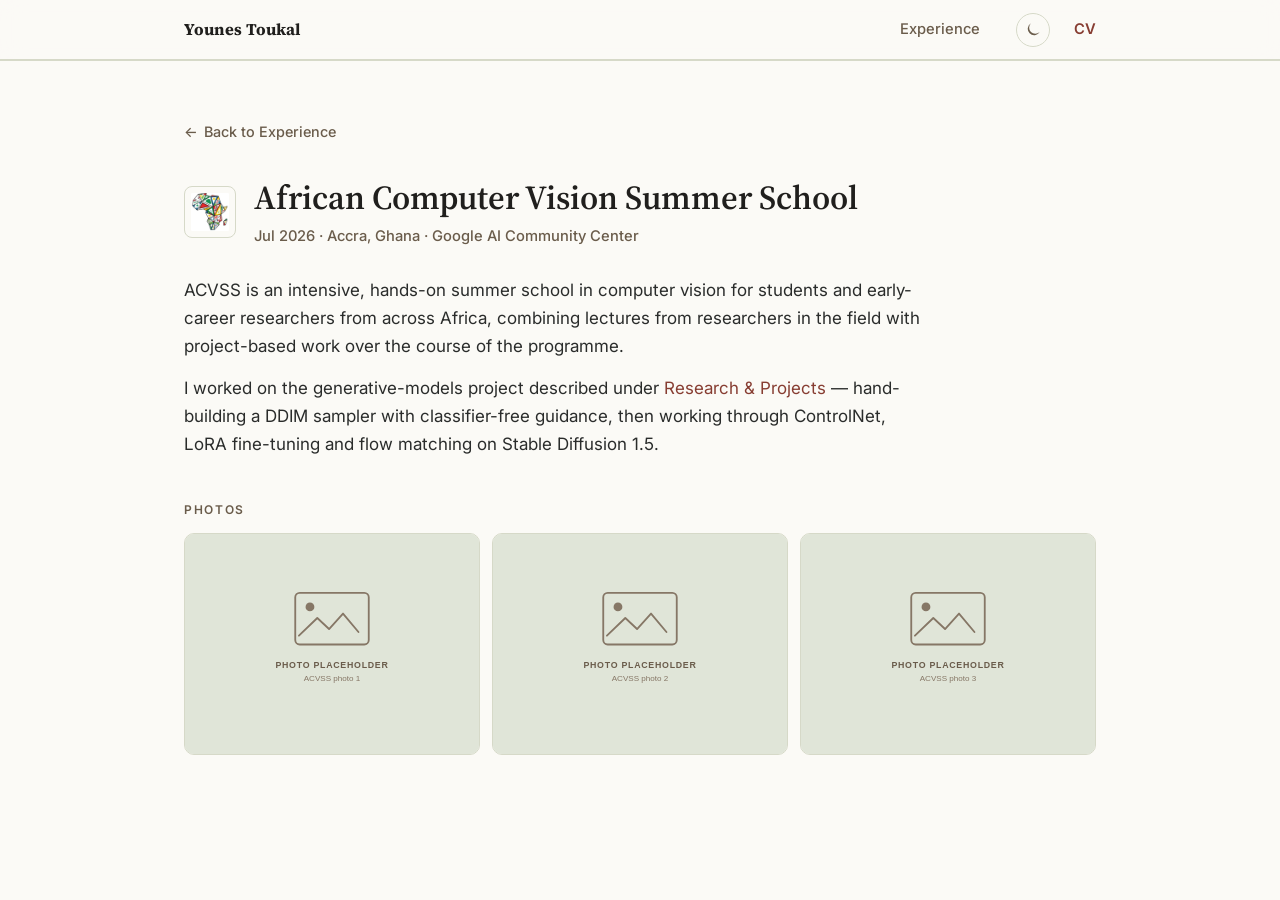
==== acvss.html @ ce4637cb "Add same-site detail pages for each Experience entry ACVSS, Deep Learning Indaba and AI Forge Traini" ====
<!DOCTYPE html>
<html lang="en">
<head>
  <meta charset="utf-8">
  <meta name="viewport" content="width=device-width, initial-scale=1">
  <meta name="color-scheme" content="light dark">

  <!-- Applies a saved theme choice before first paint, so there is no flash
       of the wrong colour scheme. The toggle itself lives in static/js/index.js. -->
  <script>
    (function () {
      try {
        var saved = localStorage.getItem('theme');
        if (saved === 'dark' || saved === 'light') {
          document.documentElement.setAttribute('data-theme', saved);
        }
      } catch (e) {}
    })();
  </script>

  <title>ACVSS — Younes Toukal</title>
  <meta name="description"
        content="Younes Toukal at the African Computer Vision Summer School (ACVSS), Accra, Ghana.">
  <link rel="canonical" href="https://younestoukal.github.io/acvss.html">

  <link rel="icon" href="./static/images/favicon.svg" type="image/svg+xml">

  <link rel="preconnect" href="https://fonts.googleapis.com">
  <link rel="preconnect" href="https://fonts.gstatic.com" crossorigin>
  <link href="https://fonts.googleapis.com/css2?family=Inter:wght@400;500;600;700&family=Source+Serif+4:opsz,wght@8..60,600;8..60,700&display=swap"
        rel="stylesheet">

  <link rel="stylesheet" href="./static/css/index.css">
</head>

<body>

<!-- ============================================================
     Inline SVG icon sprite — no icon-font dependency.
     ============================================================ -->
<svg xmlns="http://www.w3.org/2000/svg" style="display:none" aria-hidden="true">
  <symbol id="icon-sun" viewBox="0 0 24 24" fill="none" stroke="currentColor" stroke-width="2"
          stroke-linecap="round" stroke-linejoin="round">
    <circle cx="12" cy="12" r="4"/>
    <path d="M12 2v2M12 20v2M4.93 4.93l1.41 1.41M17.66 17.66l1.41 1.41M2 12h2M20 12h2
             M6.34 17.66l-1.41 1.41M19.07 4.93l-1.41 1.41"/>
  </symbol>
  <symbol id="icon-moon" viewBox="0 0 24 24" fill="currentColor">
    <path d="M20.7 15.6A9 9 0 1 1 8.4 3.3a7 7 0 0 0 12.3 12.3z"/>
  </symbol>
</svg>


<!-- ============================================================
     Nav — same chrome as index.html, minus the section-jump menu
     (this page has no sections to jump to).
     ============================================================ -->
<nav class="navbar" role="navigation" aria-label="Main navigation">
  <div class="container navbar-inner">
    <a class="navbar-brand" href="./index.html">Younes&nbsp;Toukal</a>

    <div class="navbar-menu">
      <a class="navbar-item" href="./index.html#experience">Experience</a>
    </div>

    <button class="theme-toggle" type="button" aria-label="Toggle dark mode">
      <svg class="icon icon-sun" aria-hidden="true"><use href="#icon-sun"/></svg>
      <svg class="icon icon-moon" aria-hidden="true"><use href="#icon-moon"/></svg>
    </button>

    <a class="navbar-item navbar-cv" href="./static/pdfs/CV.pdf" target="_blank" rel="noopener">CV</a>
  </div>
</nav>


<section class="section">
  <div class="container">

    <a class="back-link" href="./index.html#experience">Back to Experience</a>

    <header class="detail-header">
      <img class="detail-logo" src="./static/images/logos/acvss.jpg" alt="">
      <div>
        <h1 class="detail-title">African Computer Vision Summer School</h1>
        <p class="detail-meta">
          <span>Jul 2026</span>
          <span>Accra, Ghana</span>
          <span>Google AI Community Center</span>
        </p>
      </div>
    </header>

    <div class="prose detail-body">
      <p>
        ACVSS is an intensive, hands-on summer school in computer vision for students and
        early-career researchers from across Africa, combining lectures from researchers in
        the field with project-based work over the course of the programme.
      </p>
      <p>
        I worked on the generative-models project described under
        <a href="./index.html#research">Research &amp; Projects</a> &mdash; hand-building a DDIM
        sampler with classifier-free guidance, then working through ControlNet, LoRA fine-tuning
        and flow matching on Stable Diffusion 1.5.
      </p>
    </div>

    <!-- TODO: every photo below is a placeholder (static/images/experience/acvss/*.svg).
         Replace each with a real photo (jpg/png), same filename or update the src — same
         drop-in pattern as the headshot. Add more <img> tags for more photos; the grid
         reflows automatically. -->
    <h2 class="gallery-label">Photos</h2>
    <div class="gallery">
      <img src="./static/images/experience/acvss/photo-1.svg" alt="ACVSS — placeholder">
      <img src="./static/images/experience/acvss/photo-2.svg" alt="ACVSS — placeholder">
      <img src="./static/images/experience/acvss/photo-3.svg" alt="ACVSS — placeholder">
    </div>

  </div>
</section>

<script src="./static/js/index.js"></script>
</body>
</html>
---- static/css/index.css ----
/* ==========================================================================
   Younes Toukal — personal academic site
   Light theme, single accent, Inter.

   Retheming: everything visual is driven by the custom properties below.
   ========================================================================== */

:root {
  /* --- colour ------------------------------------------------------------ */
  /* Warm, earthy palette. Chestnut carries every text-accent role (links,
     section labels, active states) — it's dark enough to read on white.
     Honey-bronze is reserved for filled CTA buttons only: it's too light
     to use as foreground text against a white background. */
  --accent:        #873d32;   /* chestnut */
  --accent-dark:   #6b2f26;   /* chestnut, darkened for hover */
  --accent-soft:   #f6e3c9;   /* light honey wash — hover backgrounds, chips */
  --cta:           #ffc068;   /* honey-bronze — CV button fill only */
  --cta-dark:      #f0a93f;   /* honey-bronze, darkened for hover */
  --cta-ink:       #2a2c2b;   /* graphite text on the honey-bronze fill */
  --ink:           #2a2c2b;   /* graphite — body text */
  --ink-strong:    #201f1d;   /* headings, slightly darker than graphite */
  --ink-muted:     #6a5c4b;   /* dusty taupe, darkened for AA contrast on soft-linen */
  --bg:            #fbfaf6;   /* warm off-white */
  --bg-alt:        #f0f2ea;   /* soft linen, lightened toward bg — a gentle offset tint rather than a contrasting block */
  --rule:          #d6d9c8;   /* border/divider, a shade off soft-linen */
  --navbar-bg:     rgba(251, 250, 246, 0.85);

  /* --- type -------------------------------------------------------------- */
  --font-body: 'Inter', -apple-system, BlinkMacSystemFont, 'Segoe UI', Roboto, sans-serif;
  --font-head: 'Source Serif 4', Georgia, 'Times New Roman', serif;

  /* --- layout ------------------------------------------------------------ */
  --container: 960px;
  --measure:   68ch;          /* max line length for running prose */
  --nav-h:     60px;
  --radius:    10px;
}

/* --------------------------------------------------------------------------
   Dark mode. Same warm palette family, inverted for a dark surface: chestnut
   lightens to a terracotta so it still reads as text; honey-bronze CTA
   buttons are self-contained (fixed bg + graphite text) and need no
   override — they read fine against either surface.

   Applied twice on purpose: once for the OS-level preference (guarded so an
   explicit light choice can still override it), once for the explicit
   data-theme attribute set by the toggle in the navbar. Whichever the user
   picks with the toggle always wins over the system setting.
   -------------------------------------------------------------------------- */

@media (prefers-color-scheme: dark) {
  :root:not([data-theme="light"]) {
    --accent:        #e2836f;
    --accent-dark:   #efa08e;
    --accent-soft:   #3a2f1f;
    --ink:           #ece6d9;
    --ink-strong:    #f7f2e7;
    --ink-muted:     #b6a890;
    --bg:            #171513;
    --bg-alt:        #201e1b;
    --rule:          #3a3630;
    --navbar-bg:     rgba(23, 21, 19, 0.82);
  }
}

:root[data-theme="dark"] {
  --accent:        #e2836f;
  --accent-dark:   #efa08e;
  --accent-soft:   #3a2f1f;
  --ink:           #ece6d9;
  --ink-strong:    #f7f2e7;
  --ink-muted:     #b6a890;
  --bg:            #171513;
  --bg-alt:        #201e1b;
  --rule:          #3a3630;
  --navbar-bg:     rgba(23, 21, 19, 0.82);
}


/* --------------------------------------------------------------------------
   Reset / base
   -------------------------------------------------------------------------- */

*, *::before, *::after { box-sizing: border-box; }

html {
  scroll-behavior: smooth;
  /* keeps anchored sections clear of the sticky navbar */
  scroll-padding-top: calc(var(--nav-h) + 16px);
  -webkit-text-size-adjust: 100%;
}

body {
  margin: 0;
  background: var(--bg);
  color: var(--ink);
  font-family: var(--font-body);
  font-size: 17px;
  line-height: 1.65;
  -webkit-font-smoothing: antialiased;
  text-rendering: optimizeLegibility;
  transition: background-color .25s ease, color .25s ease;
}

h1, h2, h3 {
  font-family: var(--font-head);
  color: var(--ink-strong);
  font-weight: 600;
  line-height: 1.25;
  margin: 0;
}

p { margin: 0 0 1rem; }
p:last-child { margin-bottom: 0; }

a {
  color: var(--accent);
  text-decoration: none;
  text-underline-offset: 3px;
}
a:hover { text-decoration: underline; }

ul { margin: 0; padding: 0; list-style: none; }

img { max-width: 100%; height: auto; }

:focus-visible {
  outline: 2px solid var(--accent);
  outline-offset: 3px;
  border-radius: 4px;
}

/* Shared inline-SVG icon sizing. Deliberately sets no fill/stroke — each
   <symbol> in the sprite carries its own, and they resolve to currentColor. */
.icon {
  width: 1em;
  height: 1em;
  flex: none;
}


/* --------------------------------------------------------------------------
   Layout primitives
   -------------------------------------------------------------------------- */

.container {
  width: 100%;
  max-width: var(--container);
  margin: 0 auto;
  padding: 0 24px;
}

.section {
  padding: 56px 0;
  border-top: 1px solid var(--rule);
  transition: background-color .25s ease, border-color .25s ease;
}
.section.is-alt { background: var(--bg-alt); }

.prose { max-width: var(--measure); }


/* --------------------------------------------------------------------------
   Section headers — 4M style: small label, thin rule, generous margin.
   Deliberately not boxed cards.
   -------------------------------------------------------------------------- */

.section-label {
  font-family: var(--font-body);
  font-size: 0.75rem;
  font-weight: 600;
  letter-spacing: 0.14em;
  text-transform: uppercase;
  color: var(--accent);
  padding-bottom: 12px;
  margin-bottom: 32px;
  border-bottom: 1px solid var(--rule);
}

.section-intro {
  max-width: var(--measure);
  margin-top: -12px;
  margin-bottom: 32px;
  color: var(--ink-muted);
}


/* --------------------------------------------------------------------------
   Hero action links — plain inline text, not bordered buttons. Every
   reference site treats CV/Email/Scholar/GitHub as ordinary links, not
   CTAs, so the whole row stays flat and light rather than boxed.
   -------------------------------------------------------------------------- */

.hero-actions {
  display: flex;
  flex-wrap: wrap;
  align-items: center;
  gap: 8px;
  margin-top: 20px;
  font-size: 0.95rem;
  font-weight: 500;
}
.hero-actions .dot { color: var(--rule); }


/* --------------------------------------------------------------------------
   Navbar — sticky; the CV button never scrolls out of reach
   -------------------------------------------------------------------------- */

.navbar {
  position: sticky;
  top: 0;
  z-index: 50;
  height: var(--nav-h);
  background: var(--navbar-bg);
  backdrop-filter: saturate(180%) blur(12px);
  -webkit-backdrop-filter: saturate(180%) blur(12px);
  border-bottom: 1px solid var(--rule);
  transition: background-color .25s ease, border-color .25s ease;
}

.navbar-inner {
  display: flex;
  align-items: center;
  gap: 24px;
  height: 100%;
}

.navbar-brand {
  font-family: var(--font-head);
  font-weight: 700;
  font-size: 1.02rem;
  color: var(--ink-strong);
  flex: none;
}
.navbar-brand:hover { text-decoration: none; color: var(--accent); }

.navbar-menu {
  display: flex;
  align-items: center;
  gap: 4px;
  margin-left: auto;
}

.navbar-item {
  position: relative;
  padding: 6px 12px;
  font-size: 0.92rem;
  font-weight: 500;
  color: var(--ink-muted);
  border-radius: 6px;
}
.navbar-item:hover { text-decoration: none; color: var(--ink-strong); }

/* set by index.js as the reader scrolls */
.navbar-item.is-active { color: var(--accent); }
.navbar-item.is-active::after {
  content: "";
  position: absolute;
  left: 12px;
  right: 12px;
  bottom: 0;
  height: 2px;
  border-radius: 2px;
  background: var(--accent);
}

/* Plain link like the other nav items, just weighted/coloured to read as
   the one action among them — no button box. */
.navbar-cv {
  flex: none;
  padding: 6px 0;
  font-size: 0.92rem;
  font-weight: 600;
  color: var(--accent);
}
.navbar-cv:hover { color: var(--accent-dark); }
.navbar-cv .icon { width: 15px; height: 15px; }

.theme-toggle {
  display: inline-flex;
  align-items: center;
  justify-content: center;
  flex: none;
  width: 34px;
  height: 34px;
  padding: 0;
  border: 1px solid var(--rule);
  border-radius: 999px;
  background: none;
  color: var(--ink-muted);
  cursor: pointer;
  transition: border-color .18s ease, color .18s ease;
}
.theme-toggle:hover { border-color: var(--accent); color: var(--accent); }
.theme-toggle .icon { width: 17px; height: 17px; }

/* Icon reflects the *effective* theme — system preference by default,
   overridden by an explicit data-theme choice from the toggle. Shows the
   icon for the theme a click would switch to (sun in dark mode, moon in
   light mode), the conventional direction for this control. */
.theme-toggle .icon-sun { display: none; }
.theme-toggle .icon-moon { display: block; }

@media (prefers-color-scheme: dark) {
  :root:not([data-theme="light"]) .theme-toggle .icon-sun { display: block; }
  :root:not([data-theme="light"]) .theme-toggle .icon-moon { display: none; }
}

:root[data-theme="dark"] .theme-toggle .icon-sun { display: block; }
:root[data-theme="dark"] .theme-toggle .icon-moon { display: none; }
:root[data-theme="light"] .theme-toggle .icon-sun { display: none; }
:root[data-theme="light"] .theme-toggle .icon-moon { display: block; }


/* --------------------------------------------------------------------------
   Hero
   -------------------------------------------------------------------------- */

.hero { background: var(--bg); }

.hero-content {
  display: flex;
  align-items: center;
  gap: 36px;
  padding-top: 56px;
  padding-bottom: 56px;
}

.hero-portrait {
  width: 176px;
  height: 176px;
  flex: none;
  object-fit: cover;
  border-radius: 16px;              /* softly-rounded square, per PLAN §2 */
  border: 1px solid var(--rule);
  background: var(--bg-alt);
}

.hero-text { min-width: 0; }

.name-title {
  font-size: clamp(1.9rem, 4.5vw, 2.5rem);
  font-weight: 700;
  letter-spacing: -0.02em;
  margin-bottom: 8px;
}

.hero-role {
  font-size: 1.06rem;
  font-weight: 500;
  color: var(--ink);
  margin-bottom: 10px;
}
.hero-role .sep { color: var(--rule); margin: 0 6px; }

.hero-tagline {
  max-width: 56ch;
  color: var(--ink-muted);
}


/* --------------------------------------------------------------------------
   Education timeline
   -------------------------------------------------------------------------- */

.timeline { display: grid; gap: 30px; }

.timeline-item {
  display: grid;
  grid-template-columns: 148px 1fr;
  gap: 24px;
  padding-left: 20px;
  border-left: 2px solid var(--rule);
}

.timeline-date {
  font-size: 0.88rem;
  font-weight: 500;
  color: var(--ink-muted);
  padding-top: 3px;
  font-variant-numeric: tabular-nums;
}

.timeline-title { font-size: 1.14rem; margin-bottom: 3px; }

/* Linked entries (Experience, to its own detail page) read as plain
   heading text, not a generic blue link — the underline-on-hover and a
   small trailing arrow are the only clickable affordance. */
.timeline-title a {
  color: inherit;
  transition: color .15s ease;
}
.timeline-title a:hover { color: var(--accent); text-decoration: none; }
.timeline-title a::after {
  content: " \2192";
  display: inline-block;
  opacity: 0;
  transform: translateX(-3px);
  transition: opacity .15s ease, transform .15s ease;
}
.timeline-title a:hover::after { opacity: 1; transform: none; }

.timeline-org {
  display: flex;
  align-items: center;
  flex-wrap: wrap;
  gap: 8px;
  font-size: 0.95rem;
  font-weight: 500;
  color: var(--accent);
  margin-bottom: 5px;
}

.timeline-logo {
  width: 20px;
  height: 20px;
  flex: none;
  object-fit: contain;
  border-radius: 4px;
}

.timeline-location {
  font-weight: 400;
  color: var(--ink-muted);
}
.timeline-location::before { content: "\00b7\0020"; }

.timeline-detail {
  font-size: 0.95rem;
  color: var(--ink-muted);
  max-width: var(--measure);
}


/* --------------------------------------------------------------------------
   Research / project entries — flat horizontal rows (thumbnail left, text
   right), separated by whitespace and a thin rule rather than a boxed or
   shadowed card. This is the one layout every reference researcher site
   shares for publications/projects.
   -------------------------------------------------------------------------- */

.cards {
  display: grid;
  gap: 32px;
}

.card {
  display: flex;
  gap: 24px;
  align-items: flex-start;
  padding-top: 28px;
  border-top: 1px solid var(--rule);
}
.card:first-child {
  padding-top: 0;
  border-top: none;
}

.card-image {
  flex: none;
  width: 170px;
  aspect-ratio: 4 / 3;
  object-fit: cover;
  border-radius: var(--radius);
  border: 1px solid var(--rule);
  background: var(--bg-alt);
}

.card-body { min-width: 0; }

.card-title { font-size: 1.08rem; margin-bottom: 5px; }

.card-org {
  font-size: 0.85rem;
  font-weight: 500;
  color: var(--accent);
  margin-bottom: 8px;
}

.card-desc {
  font-size: 0.93rem;
  color: var(--ink-muted);
}

.card-links {
  display: flex;
  flex-wrap: wrap;
  gap: 18px;
  margin-top: 12px;
}

.link-arrow {
  font-size: 0.88rem;
  font-weight: 500;
}
.link-arrow::after {
  content: " \2192";
  transition: margin-left .18s ease;
  display: inline-block;
}
.link-arrow:hover { text-decoration: none; }
.link-arrow:hover::after { margin-left: 4px; }


/* --------------------------------------------------------------------------
   Contact
   -------------------------------------------------------------------------- */

.contact-list { display: grid; gap: 14px; }

.contact-list li {
  display: flex;
  align-items: center;
  gap: 12px;
  font-size: 0.98rem;
}

/* URLs have no natural break points — without this a long one (e.g. the
   LinkedIn link) can force the whole page to scroll horizontally on a
   narrow phone instead of wrapping. min-width:0 lets the flex item
   actually shrink below its text's intrinsic width so the wrap can apply. */
.contact-list li a,
.contact-list li span {
  min-width: 0;
  overflow-wrap: anywhere;
}

.contact-list .icon {
  width: 1.05rem;
  height: 1.05rem;
  flex: none;
  color: var(--accent);
}


/* --------------------------------------------------------------------------
   Experience detail pages (acvss.html etc.) — a stripped-down page shell
   with a back link, a header (logo, title, meta), body text reusing
   .prose, and a photo gallery. Shares index.css rather than having its
   own stylesheet, so the two stay visually consistent automatically.
   -------------------------------------------------------------------------- */

.back-link {
  display: inline-flex;
  align-items: center;
  gap: 6px;
  font-size: 0.9rem;
  font-weight: 500;
  color: var(--ink-muted);
  margin-bottom: 32px;
}
.back-link:hover { color: var(--accent); text-decoration: none; }
.back-link::before { content: "\2190"; }

.detail-header {
  display: flex;
  align-items: center;
  gap: 18px;
  margin-bottom: 28px;
}

.detail-logo {
  width: 52px;
  height: 52px;
  flex: none;
  object-fit: contain;
  border-radius: 8px;
  border: 1px solid var(--rule);
  background: var(--bg);
  padding: 6px;
}

.detail-title { font-size: clamp(1.6rem, 4vw, 2.1rem); margin-bottom: 6px; }

.detail-meta {
  font-size: 0.92rem;
  font-weight: 500;
  color: var(--ink-muted);
}
.detail-meta span:not(:first-child)::before { content: "\0020\00b7\0020"; }

.detail-body { margin-bottom: 44px; }
.detail-body p { margin-bottom: 14px; }

.gallery-label {
  font-family: var(--font-body);
  font-size: 0.75rem;
  font-weight: 600;
  letter-spacing: 0.14em;
  text-transform: uppercase;
  color: var(--ink-muted);
  margin-bottom: 16px;
}

.gallery {
  display: grid;
  grid-template-columns: repeat(3, 1fr);
  gap: 12px;
}

.gallery img {
  width: 100%;
  aspect-ratio: 4 / 3;
  object-fit: cover;
  border-radius: var(--radius);
  border: 1px solid var(--rule);
  background: var(--bg-alt);
}


/* --------------------------------------------------------------------------
   Email popover — full address + Copy / Send email, positioned by JS
   under whichever "Email" link was clicked. Not a modal: closes on
   outside click, Escape, or scroll.
   -------------------------------------------------------------------------- */

.email-popover {
  position: absolute;
  z-index: 60;
  min-width: 220px;
  padding: 12px 14px;
  background: var(--bg);
  border: 1px solid var(--rule);
  border-radius: var(--radius);
  box-shadow: 0 10px 28px rgba(0, 0, 0, 0.14);
}

.email-popover-address {
  font-size: 0.9rem;
  font-weight: 600;
  color: var(--ink-strong);
  word-break: break-all;
  margin-bottom: 10px;
}

.email-popover-actions {
  display: flex;
  align-items: center;
  gap: 14px;
}

.email-popover-copy {
  font-family: inherit;
  font-size: 0.85rem;
  font-weight: 600;
  padding: 7px 12px;
  border: 1px solid var(--rule);
  border-radius: 6px;
  background: var(--bg-alt);
  color: var(--ink);
  cursor: pointer;
  transition: border-color .18s ease, color .18s ease, background-color .18s ease;
}
.email-popover-copy:hover { border-color: var(--accent); color: var(--accent); }
.email-popover-copy.is-copied {
  border-color: var(--accent);
  color: var(--accent);
  background: var(--accent-soft);
}

.email-popover-send {
  font-size: 0.85rem;
  font-weight: 600;
}


/* --------------------------------------------------------------------------
   Scroll reveal — subtle only (PLAN §2). Applied by index.js, which also
   adds .js-reveal so the content stays visible when JS is unavailable.
   -------------------------------------------------------------------------- */

.js-reveal {
  opacity: 0;
  transform: translateY(12px);
  transition: opacity .5s ease, transform .5s ease;
}

.js-reveal.is-revealed {
  opacity: 1;
  transform: none;
}


/* --------------------------------------------------------------------------
   Responsive
   -------------------------------------------------------------------------- */

@media (max-width: 860px) {
  .hero-content {
    flex-direction: column;
    align-items: flex-start;
    gap: 24px;
    padding-top: 40px;
    padding-bottom: 40px;
  }

  .hero-portrait { width: 128px; height: 128px; }

  .timeline-item {
    grid-template-columns: 1fr;
    gap: 8px;
  }

  .timeline-date { padding-top: 0; }
}

@media (max-width: 720px) {
  body { font-size: 16px; }

  .section { padding: 40px 0; }

  .container { padding: 0 18px; }

  .navbar-inner { gap: 12px; }

  /* nav links become a compact scrolling strip; brand and CV button stay put */
  .navbar-menu {
    margin-left: 0;
    overflow-x: auto;
    scrollbar-width: none;
    -ms-overflow-style: none;
  }
  .navbar-menu::-webkit-scrollbar { display: none; }

  .navbar-item { padding: 6px 9px; font-size: 0.86rem; }

  .card { flex-direction: column; gap: 12px; padding-top: 24px; }
  .card-image { width: 100%; aspect-ratio: 16 / 9; }

  .detail-header { flex-wrap: wrap; }
  .gallery { grid-template-columns: repeat(2, 1fr); }
}

@media (max-width: 400px) {
  .navbar-brand { display: none; }     /* reclaim width for the nav strip */
}


/* --------------------------------------------------------------------------
   Accessibility & print
   -------------------------------------------------------------------------- */

@media (prefers-reduced-motion: reduce) {
  html { scroll-behavior: auto; }

  .js-reveal {
    opacity: 1 !important;
    transform: none !important;
    transition: none !important;
  }

  *, *::before, *::after {
    animation-duration: .01ms !important;
    transition-duration: .01ms !important;
  }
}

@media print {
  .navbar { display: none; }
  .section { padding: 24px 0; border-top: none; }
  .card { break-inside: avoid; }
  a { color: var(--ink); }
}
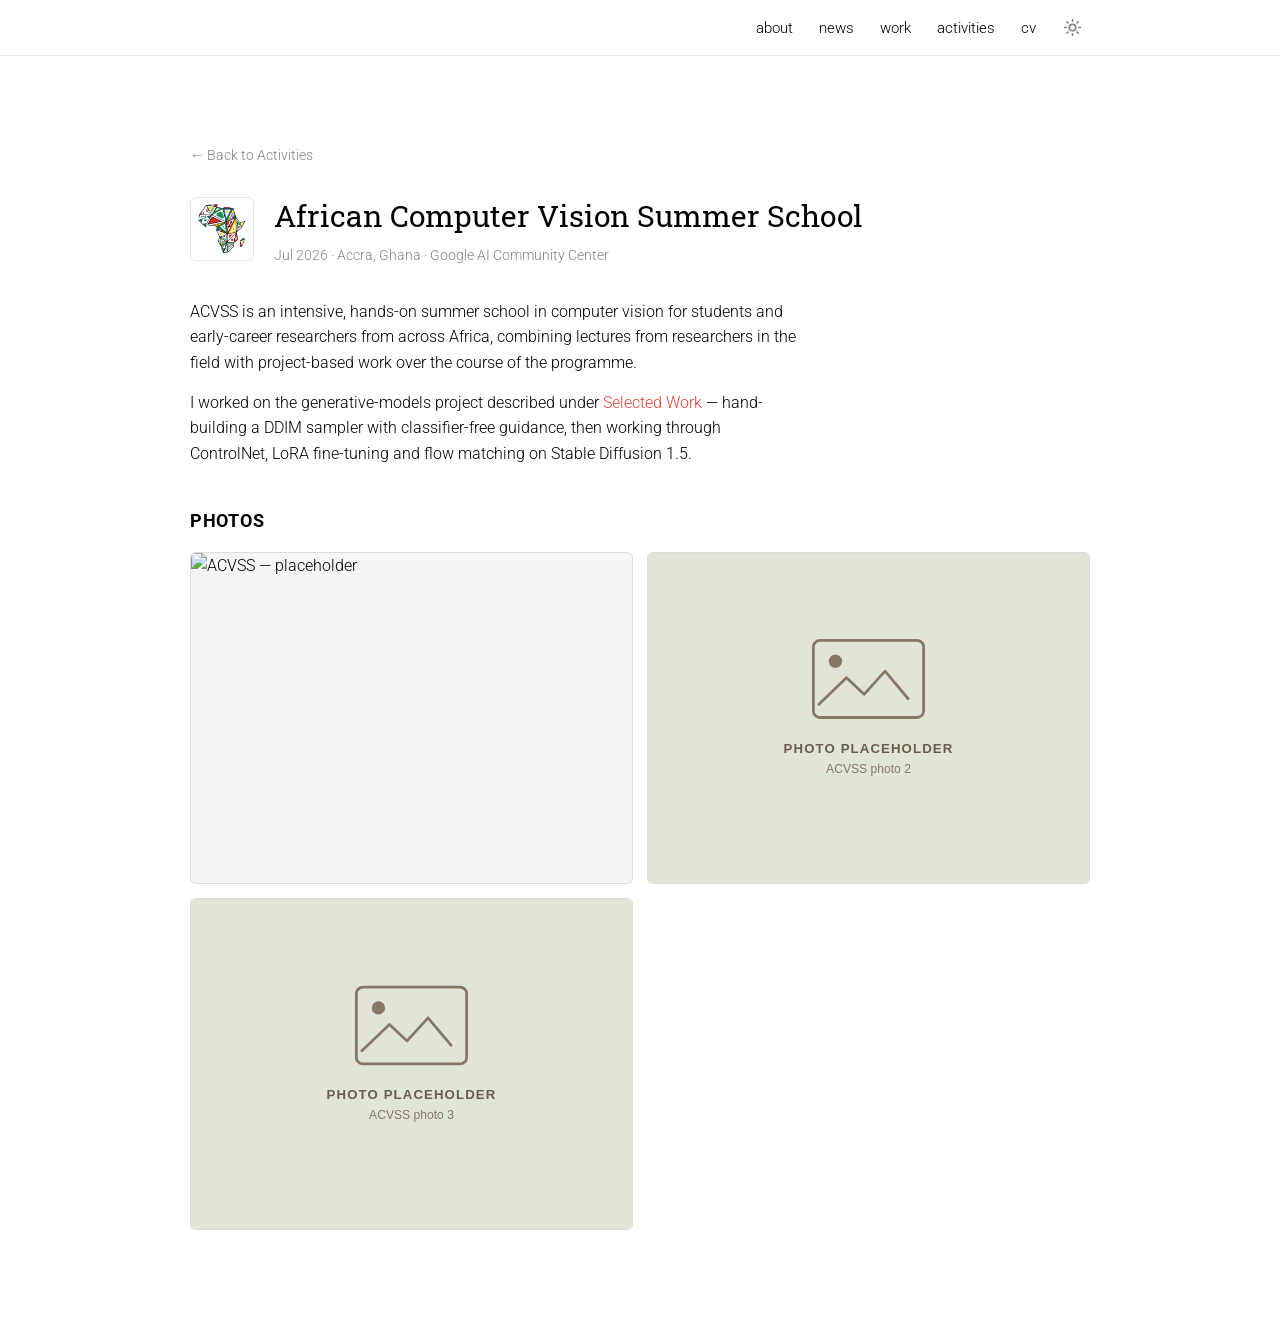
==== commit 8c61eb86: "Replace the site with the al-folio-style redesign New homepage, CV page and three activity detail pa" ====
--- a/acvss.html
+++ b/acvss.html
@@ -1,123 +1,326 @@
 <!DOCTYPE html>
 <html lang="en">
 <head>
-  <meta charset="utf-8">
-  <meta name="viewport" content="width=device-width, initial-scale=1">
-  <meta name="color-scheme" content="light dark">
-
-  <!-- Applies a saved theme choice before first paint, so there is no flash
-       of the wrong colour scheme. The toggle itself lives in static/js/index.js. -->
-  <script>
-    (function () {
-      try {
-        var saved = localStorage.getItem('theme');
-        if (saved === 'dark' || saved === 'light') {
-          document.documentElement.setAttribute('data-theme', saved);
-        }
-      } catch (e) {}
-    })();
-  </script>
-
-  <title>ACVSS — Younes Toukal</title>
-  <meta name="description"
-        content="Younes Toukal at the African Computer Vision Summer School (ACVSS), Accra, Ghana.">
-  <link rel="canonical" href="https://younestoukal.github.io/acvss.html">
-
-  <link rel="icon" href="./static/images/favicon.svg" type="image/svg+xml">
-
-  <link rel="preconnect" href="https://fonts.googleapis.com">
-  <link rel="preconnect" href="https://fonts.gstatic.com" crossorigin>
-  <link href="https://fonts.googleapis.com/css2?family=Inter:wght@400;500;600;700&family=Source+Serif+4:opsz,wght@8..60,600;8..60,700&display=swap"
-        rel="stylesheet">
-
-  <link rel="stylesheet" href="./static/css/index.css">
+<meta charset="utf-8">
+<meta name="viewport" content="width=device-width, initial-scale=1">
+<meta name="color-scheme" content="light dark">
+<title>ACVSS — Younes Toukal</title>
+<link rel="icon" href="./static/images/favicon.svg" type="image/svg+xml">
+<script>
+  (function () {
+    try {
+      var saved = localStorage.getItem('theme');
+      if (saved === 'dark' || saved === 'light') {
+        document.documentElement.setAttribute('data-theme', saved);
+      }
+    } catch (e) {}
+  })();
+</script>
+<link rel="preconnect" href="https://fonts.googleapis.com">
+<link rel="preconnect" href="https://fonts.gstatic.com" crossorigin>
+<link href="https://fonts.googleapis.com/css2?family=Roboto:wght@300;400;500;700&family=Roboto+Slab:wght@300;400;500;700&display=swap" rel="stylesheet">
+<style>
+  :root{
+    --bg:#fff; --text:#000; --text-light:#828282; --theme:#ea4335;
+    --divider:rgba(0,0,0,.1); --hover-fill:rgba(0,0,0,.06);
+  }
+  @media (prefers-color-scheme: dark) {
+    :root:not([data-theme="light"]) {
+      --bg:#171513; --text:#e8eaed; --text-light:#9aa0a6; --theme:#ea4335;
+      --divider:rgba(255,255,255,.14); --hover-fill:rgba(255,255,255,.08);
+    }
+  }
+  :root[data-theme="dark"] {
+    --bg:#171513; --text:#e8eaed; --text-light:#9aa0a6; --theme:#ea4335;
+    --divider:rgba(255,255,255,.14); --hover-fill:rgba(255,255,255,.08);
+  }
+  *{box-sizing:border-box}
+  html{scroll-behavior:smooth; scroll-padding-top:70px}
+  body{
+    margin:0; padding-top:56px;
+    background:var(--bg); color:var(--text);
+    font-family:'Roboto',sans-serif; font-weight:300; font-size:1rem; line-height:1.6;
+  }
+  a{color:var(--theme); text-decoration:none}
+  a:hover{text-decoration:underline}
+
+  .container{max-width:930px; margin:0 auto; padding:0 15px}
+
+  .navbar{
+    position:fixed; top:0; left:0; right:0; z-index:100; height:56px;
+    background:var(--bg); border-bottom:1px solid var(--divider);
+  }
+  .navbar .container{display:flex; align-items:center; justify-content:flex-end; gap:18px; height:100%}
+  .navbar-nav{display:flex; gap:26px; list-style:none; margin:0; padding:0}
+  .navbar-nav a{color:var(--text); font-size:.95rem}
+  .navbar-nav a:hover{color:var(--theme); text-decoration:none}
+
+  .theme-toggle{
+    display:inline-flex; align-items:center; justify-content:center;
+    width:36px; height:36px; padding:0; border:0; border-radius:50%;
+    background:transparent; color:var(--text-light); cursor:pointer;
+  }
+  .theme-toggle:hover{background:var(--hover-fill); color:var(--text)}
+  .theme-toggle svg{width:19px; height:19px}
+  .theme-toggle .icon-sun{fill:none; stroke:currentColor; stroke-width:2; stroke-linecap:round; stroke-linejoin:round}
+  .theme-toggle .icon-moon{display:none; fill:currentColor}
+  :root[data-theme="dark"] .theme-toggle .icon-sun{display:none}
+  :root[data-theme="dark"] .theme-toggle .icon-moon{display:block}
+  @media (prefers-color-scheme: dark){
+    :root:not([data-theme="light"]) .theme-toggle .icon-sun{display:none}
+    :root:not([data-theme="light"]) .theme-toggle .icon-moon{display:block}
+  }
+
+  progress{position:fixed; left:0; top:56px; z-index:10; width:100%; height:2px; appearance:none; border:0; background:transparent; color:var(--theme)}
+  progress::-webkit-progress-bar{background:transparent}
+  progress::-webkit-progress-value{background:var(--theme)}
+  progress::-moz-progress-bar{background:var(--theme)}
+
+  .main{max-width:930px; margin:56px auto 0; padding:0 15px 90px}
+
+  .back-link{display:inline-block; font-size:.9rem; color:var(--text-light); margin:32px 0 24px}
+  .back-link:hover{color:var(--theme)}
+
+  .detail-header{display:flex; align-items:center; gap:20px; margin-bottom:32px}
+  .detail-logo{width:64px; height:64px; object-fit:contain; border:1px solid var(--divider); border-radius:6px; padding:6px; flex:none}
+  .detail-title{font-family:'Roboto Slab',serif; font-size:1.9rem; font-weight:400; margin:0 0 4px}
+  .detail-meta{color:var(--text-light); font-size:.9rem; margin:0}
+  .detail-meta span:not(:last-child)::after{content:" \00b7 "}
+
+  .detail-body p{margin:0 0 14px; max-width:68ch}
+
+  .gallery-label{
+    font-family:'Roboto',sans-serif; font-size:1.15rem; font-weight:700;
+    text-transform:uppercase; letter-spacing:.04em; margin:2.5rem 0 1rem;
+  }
+  /* Larger tiles than a 3-up grid — a high-resolution photo shown too
+     small gets downscaled hard by the browser and starts looking
+     noisy/aliased; a bigger tile scales it more gently. */
+  .gallery{display:grid; grid-template-columns:repeat(2, 1fr); gap:14px}
+  .gallery img{
+    width:100%; aspect-ratio:4/3; object-fit:cover; border-radius:6px;
+    border:1px solid var(--divider); background:#f5f5f5; cursor:zoom-in;
+  }
+
+  @media (max-width:600px){
+    .gallery{grid-template-columns:1fr}
+  }
+
+  /* Responsive — nav row and the logo+title header both assumed
+     desktop width above. */
+  @media (max-width:680px){
+    .navbar .container{gap:10px}
+    .navbar-nav{gap:14px}
+    .navbar-nav a{font-size:.82rem}
+    .theme-toggle{width:32px; height:32px}
+    .detail-title{font-size:1.5rem}
+  }
+  @media (max-width:420px){
+    .detail-header{gap:14px}
+    .detail-logo{width:52px; height:52px}
+  }
+
+  /* Lightbox — click a photo to open it large, step through the rest
+     of the gallery with prev/next or the arrow keys. */
+  .lightbox{
+    position:fixed; inset:0; z-index:200; display:flex; align-items:center;
+    justify-content:center; padding:40px; background:rgba(10,9,8,.85);
+  }
+  .lightbox-image{max-width:min(900px, 100%); max-height:100%; width:auto; height:auto; border-radius:6px; box-shadow:0 20px 60px rgba(0,0,0,.4)}
+  .lightbox-close{
+    position:absolute; top:20px; right:24px; width:40px; height:40px;
+    display:inline-flex; align-items:center; justify-content:center; border:none;
+    border-radius:999px; background:rgba(255,255,255,.14); color:#fff; font-size:1.3rem; cursor:pointer;
+  }
+  .lightbox-close:hover{background:rgba(255,255,255,.24)}
+  .lightbox-nav{
+    position:absolute; top:50%; transform:translateY(-50%); width:44px; height:44px;
+    display:inline-flex; align-items:center; justify-content:center; border:none;
+    border-radius:999px; background:rgba(255,255,255,.14); color:#fff; font-size:1.4rem; cursor:pointer;
+  }
+  .lightbox-nav:hover{background:rgba(255,255,255,.24)}
+  .lightbox-prev{left:16px}
+  .lightbox-next{right:16px}
+  .lightbox-counter{position:absolute; bottom:22px; left:50%; transform:translateX(-50%); font-size:.85rem; color:rgba(255,255,255,.75)}
+  @media (max-width:720px){
+    .lightbox{padding:20px 56px}
+    .lightbox-nav{width:38px; height:38px}
+    .lightbox-prev{left:4px}
+    .lightbox-next{right:4px}
+  }
+</style>
 </head>
-
 <body>
 
-<!-- ============================================================
-     Inline SVG icon sprite — no icon-font dependency.
-     ============================================================ -->
-<svg xmlns="http://www.w3.org/2000/svg" style="display:none" aria-hidden="true">
-  <symbol id="icon-sun" viewBox="0 0 24 24" fill="none" stroke="currentColor" stroke-width="2"
-          stroke-linecap="round" stroke-linejoin="round">
-    <circle cx="12" cy="12" r="4"/>
-    <path d="M12 2v2M12 20v2M4.93 4.93l1.41 1.41M17.66 17.66l1.41 1.41M2 12h2M20 12h2
-             M6.34 17.66l-1.41 1.41M19.07 4.93l-1.41 1.41"/>
-  </symbol>
-  <symbol id="icon-moon" viewBox="0 0 24 24" fill="currentColor">
-    <path d="M20.7 15.6A9 9 0 1 1 8.4 3.3a7 7 0 0 0 12.3 12.3z"/>
-  </symbol>
-</svg>
-
-
-<!-- ============================================================
-     Nav — same chrome as index.html, minus the section-jump menu
-     (this page has no sections to jump to).
-     ============================================================ -->
-<nav class="navbar" role="navigation" aria-label="Main navigation">
-  <div class="container navbar-inner">
-    <a class="navbar-brand" href="./index.html">Younes&nbsp;Toukal</a>
-
-    <div class="navbar-menu">
-      <a class="navbar-item" href="./index.html#experience">Experience</a>
-    </div>
-
+<nav class="navbar">
+  <div class="container">
+    <ul class="navbar-nav">
+      <li><a href="./index.html#about">about</a></li>
+      <li><a href="./index.html#news">news</a></li>
+      <li><a href="./index.html#work">work</a></li>
+      <li><a href="./index.html#activities">activities</a></li>
+      <li><a href="./cv.html">cv</a></li>
+    </ul>
     <button class="theme-toggle" type="button" aria-label="Toggle dark mode">
-      <svg class="icon icon-sun" aria-hidden="true"><use href="#icon-sun"/></svg>
-      <svg class="icon icon-moon" aria-hidden="true"><use href="#icon-moon"/></svg>
+      <svg class="icon-sun" viewBox="0 0 24 24"><circle cx="12" cy="12" r="4"/><path d="M12 2v2M12 20v2M4.93 4.93l1.41 1.41M17.66 17.66l1.41 1.41M2 12h2M20 12h2M6.34 17.66l-1.41 1.41M19.07 4.93l-1.41 1.41"/></svg>
+      <svg class="icon-moon" viewBox="0 0 24 24"><path d="M20.7 15.6A9 9 0 1 1 8.4 3.3a7 7 0 0 0 12.3 12.3z"/></svg>
     </button>
-
-    <a class="navbar-item navbar-cv" href="./static/pdfs/CV.pdf" target="_blank" rel="noopener">CV</a>
   </div>
 </nav>
-
-
-<section class="section">
-  <div class="container">
-
-    <a class="back-link" href="./index.html#experience">Back to Experience</a>
-
-    <header class="detail-header">
-      <img class="detail-logo" src="./static/images/logos/acvss.jpg" alt="">
-      <div>
-        <h1 class="detail-title">African Computer Vision Summer School</h1>
-        <p class="detail-meta">
-          <span>Jul 2026</span>
-          <span>Accra, Ghana</span>
-          <span>Google AI Community Center</span>
-        </p>
-      </div>
-    </header>
-
-    <div class="prose detail-body">
-      <p>
-        ACVSS is an intensive, hands-on summer school in computer vision for students and
-        early-career researchers from across Africa, combining lectures from researchers in
-        the field with project-based work over the course of the programme.
-      </p>
-      <p>
-        I worked on the generative-models project described under
-        <a href="./index.html#research">Research &amp; Projects</a> &mdash; hand-building a DDIM
-        sampler with classifier-free guidance, then working through ControlNet, LoRA fine-tuning
-        and flow matching on Stable Diffusion 1.5.
+<progress id="progress" value="0" max="100"></progress>
+
+<div class="main">
+  <a class="back-link" href="./index.html#activities">&larr; Back to Activities</a>
+
+  <header class="detail-header">
+    <img class="detail-logo" src="./static/images/logos/acvss.jpg" alt="">
+    <div>
+      <h1 class="detail-title">African Computer Vision Summer School</h1>
+      <p class="detail-meta">
+        <span>Jul 2026</span>
+        <span>Accra, Ghana</span>
+        <span>Google AI Community Center</span>
       </p>
     </div>
-
-    <!-- TODO: every photo below is a placeholder (static/images/experience/acvss/*.svg).
-         Replace each with a real photo (jpg/png), same filename or update the src — same
-         drop-in pattern as the headshot. Add more <img> tags for more photos; the grid
-         reflows automatically. -->
-    <h2 class="gallery-label">Photos</h2>
-    <div class="gallery">
-      <img src="./static/images/experience/acvss/photo-1.svg" alt="ACVSS — placeholder">
-      <img src="./static/images/experience/acvss/photo-2.svg" alt="ACVSS — placeholder">
-      <img src="./static/images/experience/acvss/photo-3.svg" alt="ACVSS — placeholder">
-    </div>
-
+  </header>
+
+  <div class="detail-body">
+    <p>
+      ACVSS is an intensive, hands-on summer school in computer vision for students and
+      early-career researchers from across Africa, combining lectures from researchers in
+      the field with project-based work over the course of the programme.
+    </p>
+    <p>
+      I worked on the generative-models project described under
+      <a href="./index.html#work">Selected Work</a> &mdash; hand-building a DDIM
+      sampler with classifier-free guidance, then working through ControlNet, LoRA fine-tuning
+      and flow matching on Stable Diffusion 1.5.
+    </p>
   </div>
-</section>
-
-<script src="./static/js/index.js"></script>
+
+  <h2 class="gallery-label">Photos</h2>
+  <!-- TEMPLATE — copy an <img> tag, paste it anywhere in .gallery, point
+       src at a photo in static/images/experience/acvss/. Any image
+       works, it's cropped to fit; the lightbox and grid pick up new
+       photos automatically, no other markup to touch. Delete a tag to
+       remove that photo.
+  <img src="./static/images/experience/acvss/PLACEHOLDER.jpg" alt=""> -->
+  <div class="gallery">
+    <img src="./static/images/experience/acvss/HOUkoYgWkAAPPRx.png" alt="ACVSS — placeholder">
+    <img src="./static/images/experience/acvss/photo-2.svg" alt="ACVSS — placeholder">
+    <img src="./static/images/experience/acvss/photo-3.svg" alt="ACVSS — placeholder">
+  </div>
+</div>
+
+<script>
+  (function () {
+    var bar = document.getElementById('progress');
+    function update() {
+      var h = document.documentElement.scrollHeight - window.innerHeight;
+      bar.value = h > 0 ? (window.scrollY / h) * 100 : 0;
+    }
+    document.addEventListener('scroll', update);
+    window.addEventListener('resize', update);
+    update();
+  })();
+
+  (function () {
+    var gallery = document.querySelector('.gallery');
+    if (!gallery) return;
+    var images = Array.prototype.slice.call(gallery.querySelectorAll('img'));
+    var box = null;
+
+    function closeLightbox() {
+      if (!box) return;
+      box.el.parentNode.removeChild(box.el);
+      box = null;
+    }
+
+    function showIndex(i) {
+      var count = images.length;
+      box.index = (i + count) % count;
+      var img = images[box.index];
+      box.imageEl.src = img.src;
+      box.imageEl.alt = img.alt;
+      if (box.counterEl) box.counterEl.textContent = (box.index + 1) + ' / ' + count;
+    }
+
+    function openLightbox(startIndex) {
+      var el = document.createElement('div');
+      el.className = 'lightbox';
+      el.setAttribute('role', 'dialog');
+      el.setAttribute('aria-label', 'Photo viewer');
+
+      var imageEl = document.createElement('img');
+      imageEl.className = 'lightbox-image';
+
+      var closeBtn = document.createElement('button');
+      closeBtn.type = 'button';
+      closeBtn.className = 'lightbox-close';
+      closeBtn.setAttribute('aria-label', 'Close');
+      closeBtn.textContent = '×';
+      closeBtn.addEventListener('click', closeLightbox);
+
+      el.appendChild(imageEl);
+      el.appendChild(closeBtn);
+
+      if (images.length > 1) {
+        var prevBtn = document.createElement('button');
+        prevBtn.type = 'button';
+        prevBtn.className = 'lightbox-nav lightbox-prev';
+        prevBtn.setAttribute('aria-label', 'Previous photo');
+        prevBtn.textContent = '‹';
+        prevBtn.addEventListener('click', function () { showIndex(box.index - 1); });
+
+        var nextBtn = document.createElement('button');
+        nextBtn.type = 'button';
+        nextBtn.className = 'lightbox-nav lightbox-next';
+        nextBtn.setAttribute('aria-label', 'Next photo');
+        nextBtn.textContent = '›';
+        nextBtn.addEventListener('click', function () { showIndex(box.index + 1); });
+
+        var counterEl = document.createElement('div');
+        counterEl.className = 'lightbox-counter';
+
+        el.appendChild(prevBtn);
+        el.appendChild(nextBtn);
+        el.appendChild(counterEl);
+      }
+
+      el.addEventListener('click', function (e) {
+        if (e.target === el) closeLightbox();
+      });
+
+      document.body.appendChild(el);
+      box = { el: el, imageEl: imageEl, counterEl: el.querySelector('.lightbox-counter') };
+      showIndex(startIndex);
+      closeBtn.focus();
+    }
+
+    images.forEach(function (img, i) {
+      img.addEventListener('click', function () { openLightbox(i); });
+    });
+
+    document.addEventListener('keydown', function (e) {
+      if (!box) return;
+      if (e.key === 'Escape') closeLightbox();
+      else if (e.key === 'ArrowLeft') showIndex(box.index - 1);
+      else if (e.key === 'ArrowRight') showIndex(box.index + 1);
+    });
+  })();
+
+  (function () {
+    var btn = document.querySelector('.theme-toggle');
+    if (!btn) return;
+    var root = document.documentElement;
+    btn.addEventListener('click', function () {
+      var current = root.getAttribute('data-theme') ||
+        (window.matchMedia('(prefers-color-scheme: dark)').matches ? 'dark' : 'light');
+      var next = current === 'dark' ? 'light' : 'dark';
+      root.setAttribute('data-theme', next);
+      try { localStorage.setItem('theme', next); } catch (e) {}
+    });
+  })();
+</script>
 </body>
 </html>
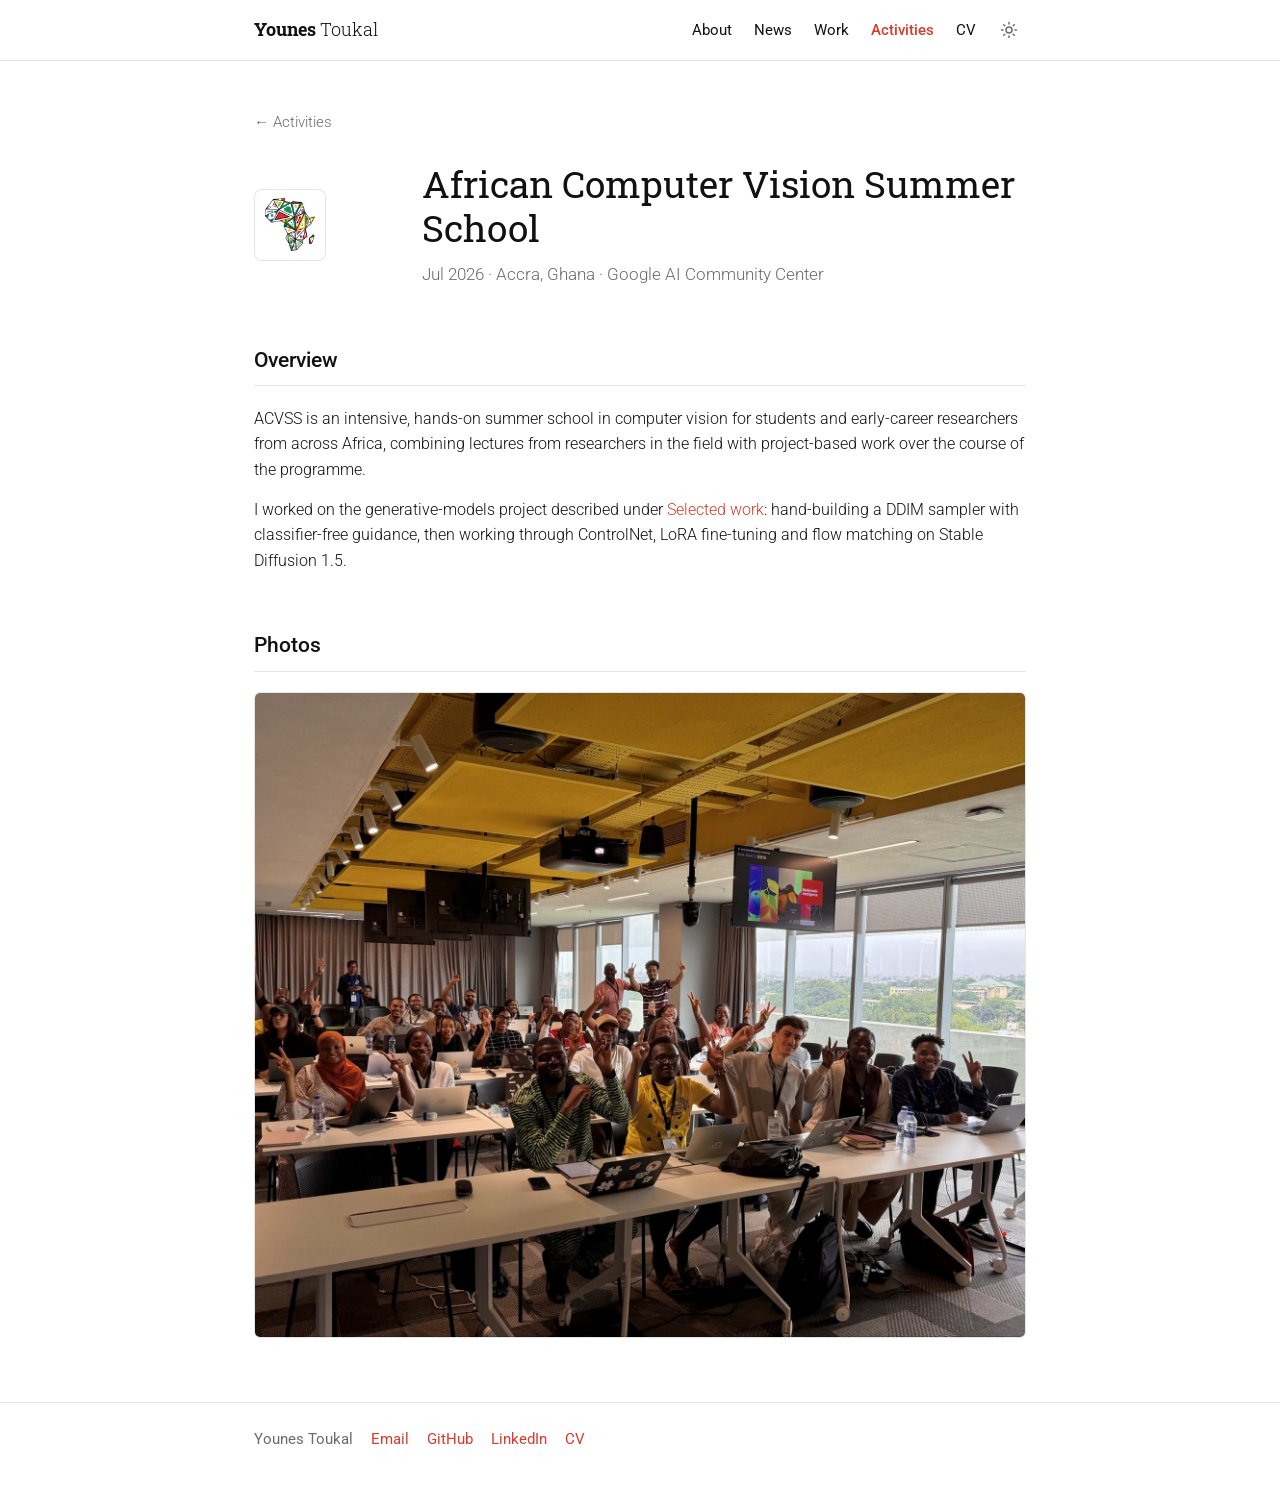
==== commit 6c78e7d8: "Improve the layout and add the CV - One shared stylesheet and script for every page, with the same  " ====
--- a/acvss.html
+++ b/acvss.html
@@ -4,323 +4,72 @@
 <meta charset="utf-8">
 <meta name="viewport" content="width=device-width, initial-scale=1">
 <meta name="color-scheme" content="light dark">
-<title>ACVSS — Younes Toukal</title>
+<title>African Computer Vision Summer School &mdash; Younes Toukal</title>
+<meta name="description" content="Younes Toukal at the African Computer Vision Summer School, Accra, July 2026.">
 <link rel="icon" href="./static/images/favicon.svg" type="image/svg+xml">
-<script>
-  (function () {
-    try {
-      var saved = localStorage.getItem('theme');
-      if (saved === 'dark' || saved === 'light') {
-        document.documentElement.setAttribute('data-theme', saved);
-      }
-    } catch (e) {}
-  })();
-</script>
+<script>try{var t=localStorage.getItem('theme');if(t==='dark'||t==='light')document.documentElement.setAttribute('data-theme',t)}catch(e){}</script>
 <link rel="preconnect" href="https://fonts.googleapis.com">
 <link rel="preconnect" href="https://fonts.gstatic.com" crossorigin>
-<link href="https://fonts.googleapis.com/css2?family=Roboto:wght@300;400;500;700&family=Roboto+Slab:wght@300;400;500;700&display=swap" rel="stylesheet">
-<style>
-  :root{
-    --bg:#fff; --text:#000; --text-light:#828282; --theme:#ea4335;
-    --divider:rgba(0,0,0,.1); --hover-fill:rgba(0,0,0,.06);
-  }
-  @media (prefers-color-scheme: dark) {
-    :root:not([data-theme="light"]) {
-      --bg:#171513; --text:#e8eaed; --text-light:#9aa0a6; --theme:#ea4335;
-      --divider:rgba(255,255,255,.14); --hover-fill:rgba(255,255,255,.08);
-    }
-  }
-  :root[data-theme="dark"] {
-    --bg:#171513; --text:#e8eaed; --text-light:#9aa0a6; --theme:#ea4335;
-    --divider:rgba(255,255,255,.14); --hover-fill:rgba(255,255,255,.08);
-  }
-  *{box-sizing:border-box}
-  html{scroll-behavior:smooth; scroll-padding-top:70px}
-  body{
-    margin:0; padding-top:56px;
-    background:var(--bg); color:var(--text);
-    font-family:'Roboto',sans-serif; font-weight:300; font-size:1rem; line-height:1.6;
-  }
-  a{color:var(--theme); text-decoration:none}
-  a:hover{text-decoration:underline}
-
-  .container{max-width:930px; margin:0 auto; padding:0 15px}
-
-  .navbar{
-    position:fixed; top:0; left:0; right:0; z-index:100; height:56px;
-    background:var(--bg); border-bottom:1px solid var(--divider);
-  }
-  .navbar .container{display:flex; align-items:center; justify-content:flex-end; gap:18px; height:100%}
-  .navbar-nav{display:flex; gap:26px; list-style:none; margin:0; padding:0}
-  .navbar-nav a{color:var(--text); font-size:.95rem}
-  .navbar-nav a:hover{color:var(--theme); text-decoration:none}
-
-  .theme-toggle{
-    display:inline-flex; align-items:center; justify-content:center;
-    width:36px; height:36px; padding:0; border:0; border-radius:50%;
-    background:transparent; color:var(--text-light); cursor:pointer;
-  }
-  .theme-toggle:hover{background:var(--hover-fill); color:var(--text)}
-  .theme-toggle svg{width:19px; height:19px}
-  .theme-toggle .icon-sun{fill:none; stroke:currentColor; stroke-width:2; stroke-linecap:round; stroke-linejoin:round}
-  .theme-toggle .icon-moon{display:none; fill:currentColor}
-  :root[data-theme="dark"] .theme-toggle .icon-sun{display:none}
-  :root[data-theme="dark"] .theme-toggle .icon-moon{display:block}
-  @media (prefers-color-scheme: dark){
-    :root:not([data-theme="light"]) .theme-toggle .icon-sun{display:none}
-    :root:not([data-theme="light"]) .theme-toggle .icon-moon{display:block}
-  }
-
-  progress{position:fixed; left:0; top:56px; z-index:10; width:100%; height:2px; appearance:none; border:0; background:transparent; color:var(--theme)}
-  progress::-webkit-progress-bar{background:transparent}
-  progress::-webkit-progress-value{background:var(--theme)}
-  progress::-moz-progress-bar{background:var(--theme)}
-
-  .main{max-width:930px; margin:56px auto 0; padding:0 15px 90px}
-
-  .back-link{display:inline-block; font-size:.9rem; color:var(--text-light); margin:32px 0 24px}
-  .back-link:hover{color:var(--theme)}
-
-  .detail-header{display:flex; align-items:center; gap:20px; margin-bottom:32px}
-  .detail-logo{width:64px; height:64px; object-fit:contain; border:1px solid var(--divider); border-radius:6px; padding:6px; flex:none}
-  .detail-title{font-family:'Roboto Slab',serif; font-size:1.9rem; font-weight:400; margin:0 0 4px}
-  .detail-meta{color:var(--text-light); font-size:.9rem; margin:0}
-  .detail-meta span:not(:last-child)::after{content:" \00b7 "}
-
-  .detail-body p{margin:0 0 14px; max-width:68ch}
-
-  .gallery-label{
-    font-family:'Roboto',sans-serif; font-size:1.15rem; font-weight:700;
-    text-transform:uppercase; letter-spacing:.04em; margin:2.5rem 0 1rem;
-  }
-  /* Larger tiles than a 3-up grid — a high-resolution photo shown too
-     small gets downscaled hard by the browser and starts looking
-     noisy/aliased; a bigger tile scales it more gently. */
-  .gallery{display:grid; grid-template-columns:repeat(2, 1fr); gap:14px}
-  .gallery img{
-    width:100%; aspect-ratio:4/3; object-fit:cover; border-radius:6px;
-    border:1px solid var(--divider); background:#f5f5f5; cursor:zoom-in;
-  }
-
-  @media (max-width:600px){
-    .gallery{grid-template-columns:1fr}
-  }
-
-  /* Responsive — nav row and the logo+title header both assumed
-     desktop width above. */
-  @media (max-width:680px){
-    .navbar .container{gap:10px}
-    .navbar-nav{gap:14px}
-    .navbar-nav a{font-size:.82rem}
-    .theme-toggle{width:32px; height:32px}
-    .detail-title{font-size:1.5rem}
-  }
-  @media (max-width:420px){
-    .detail-header{gap:14px}
-    .detail-logo{width:52px; height:52px}
-  }
-
-  /* Lightbox — click a photo to open it large, step through the rest
-     of the gallery with prev/next or the arrow keys. */
-  .lightbox{
-    position:fixed; inset:0; z-index:200; display:flex; align-items:center;
-    justify-content:center; padding:40px; background:rgba(10,9,8,.85);
-  }
-  .lightbox-image{max-width:min(900px, 100%); max-height:100%; width:auto; height:auto; border-radius:6px; box-shadow:0 20px 60px rgba(0,0,0,.4)}
-  .lightbox-close{
-    position:absolute; top:20px; right:24px; width:40px; height:40px;
-    display:inline-flex; align-items:center; justify-content:center; border:none;
-    border-radius:999px; background:rgba(255,255,255,.14); color:#fff; font-size:1.3rem; cursor:pointer;
-  }
-  .lightbox-close:hover{background:rgba(255,255,255,.24)}
-  .lightbox-nav{
-    position:absolute; top:50%; transform:translateY(-50%); width:44px; height:44px;
-    display:inline-flex; align-items:center; justify-content:center; border:none;
-    border-radius:999px; background:rgba(255,255,255,.14); color:#fff; font-size:1.4rem; cursor:pointer;
-  }
-  .lightbox-nav:hover{background:rgba(255,255,255,.24)}
-  .lightbox-prev{left:16px}
-  .lightbox-next{right:16px}
-  .lightbox-counter{position:absolute; bottom:22px; left:50%; transform:translateX(-50%); font-size:.85rem; color:rgba(255,255,255,.75)}
-  @media (max-width:720px){
-    .lightbox{padding:20px 56px}
-    .lightbox-nav{width:38px; height:38px}
-    .lightbox-prev{left:4px}
-    .lightbox-next{right:4px}
-  }
-</style>
+<link href="https://fonts.googleapis.com/css2?family=Roboto:ital,wght@0,300;0,400;0,500;0,700;1,300&family=Roboto+Slab:wght@400;700&display=swap" rel="stylesheet">
+<link rel="stylesheet" href="./static/css/site.css">
 </head>
 <body>
 
-<nav class="navbar">
+<header class="site-header">
   <div class="container">
-    <ul class="navbar-nav">
-      <li><a href="./index.html#about">about</a></li>
-      <li><a href="./index.html#news">news</a></li>
-      <li><a href="./index.html#work">work</a></li>
-      <li><a href="./index.html#activities">activities</a></li>
-      <li><a href="./cv.html">cv</a></li>
-    </ul>
+    <a class="brand" href="./index.html"><b>Younes</b> Toukal</a>
+    <nav class="site-nav" aria-label="Main">
+      <a href="./index.html#about">About</a>
+      <a href="./index.html#news">News</a>
+      <a href="./index.html#work">Work</a>
+      <a href="./index.html#activities" aria-current="page">Activities</a>
+      <a href="./cv.html">CV</a>
+    </nav>
     <button class="theme-toggle" type="button" aria-label="Toggle dark mode">
       <svg class="icon-sun" viewBox="0 0 24 24"><circle cx="12" cy="12" r="4"/><path d="M12 2v2M12 20v2M4.93 4.93l1.41 1.41M17.66 17.66l1.41 1.41M2 12h2M20 12h2M6.34 17.66l-1.41 1.41M19.07 4.93l-1.41 1.41"/></svg>
       <svg class="icon-moon" viewBox="0 0 24 24"><path d="M20.7 15.6A9 9 0 1 1 8.4 3.3a7 7 0 0 0 12.3 12.3z"/></svg>
     </button>
   </div>
-</nav>
-<progress id="progress" value="0" max="100"></progress>
+  <div class="progress"></div>
+</header>
 
-<div class="main">
-  <a class="back-link" href="./index.html#activities">&larr; Back to Activities</a>
+<main class="container">
+  <a class="back" href="./index.html#activities">&larr; Activities</a>
 
-  <header class="detail-header">
-    <img class="detail-logo" src="./static/images/logos/acvss.jpg" alt="">
+  <section class="intro">
+    <div class="intro-picture logo"><img src="./static/images/logos/acvss.jpg" alt=""></div>
     <div>
-      <h1 class="detail-title">African Computer Vision Summer School</h1>
-      <p class="detail-meta">
-        <span>Jul 2026</span>
-        <span>Accra, Ghana</span>
-        <span>Google AI Community Center</span>
-      </p>
+      <h1>African Computer Vision Summer School</h1>
+      <p class="intro-role muted">Jul 2026 &middot; Accra, Ghana &middot; Google AI Community Center</p>
     </div>
-  </header>
+  </section>
 
-  <div class="detail-body">
-    <p>
-      ACVSS is an intensive, hands-on summer school in computer vision for students and
-      early-career researchers from across Africa, combining lectures from researchers in
-      the field with project-based work over the course of the programme.
-    </p>
-    <p>
-      I worked on the generative-models project described under
-      <a href="./index.html#work">Selected Work</a> &mdash; hand-building a DDIM
-      sampler with classifier-free guidance, then working through ControlNet, LoRA fine-tuning
-      and flow matching on Stable Diffusion 1.5.
-    </p>
+  <section>
+    <h2>Overview</h2>
+    <p>ACVSS is an intensive, hands-on summer school in computer vision for students and early-career researchers from across Africa, combining lectures from researchers in the field with project-based work over the course of the programme.</p>
+    <p>I worked on the generative-models project described under <a href="./index.html#work">Selected work</a>: hand-building a DDIM sampler with classifier-free guidance, then working through ControlNet, LoRA fine-tuning and flow matching on Stable Diffusion 1.5.</p>
+  </section>
+
+  <section>
+    <h2>Photos</h2>
+    <div class="gallery single">
+      <img src="./static/images/experience/acvss/group-photo.jpg" alt="Participants of the African Computer Vision Summer School 2026 in Accra" loading="lazy">
+    </div>
+  </section>
+</main>
+
+<footer class="site-footer">
+  <div class="container">
+    <ul class="links">
+      <li>Younes Toukal</li>
+      <li><a href="mailto:younesstoukal2@gmail.com">Email</a></li>
+      <li><a href="https://github.com/YounesToukal" target="_blank" rel="noopener">GitHub</a></li>
+      <li><a href="https://www.linkedin.com/in/younes-toukal/" target="_blank" rel="noopener">LinkedIn</a></li>
+      <li><a href="./cv.html">CV</a></li>
+    </ul>
   </div>
+</footer>
 
-  <h2 class="gallery-label">Photos</h2>
-  <!-- TEMPLATE — copy an <img> tag, paste it anywhere in .gallery, point
-       src at a photo in static/images/experience/acvss/. Any image
-       works, it's cropped to fit; the lightbox and grid pick up new
-       photos automatically, no other markup to touch. Delete a tag to
-       remove that photo.
-  <img src="./static/images/experience/acvss/PLACEHOLDER.jpg" alt=""> -->
-  <div class="gallery">
-    <img src="./static/images/experience/acvss/HOUkoYgWkAAPPRx.png" alt="ACVSS — placeholder">
-    <img src="./static/images/experience/acvss/photo-2.svg" alt="ACVSS — placeholder">
-    <img src="./static/images/experience/acvss/photo-3.svg" alt="ACVSS — placeholder">
-  </div>
-</div>
-
-<script>
-  (function () {
-    var bar = document.getElementById('progress');
-    function update() {
-      var h = document.documentElement.scrollHeight - window.innerHeight;
-      bar.value = h > 0 ? (window.scrollY / h) * 100 : 0;
-    }
-    document.addEventListener('scroll', update);
-    window.addEventListener('resize', update);
-    update();
-  })();
-
-  (function () {
-    var gallery = document.querySelector('.gallery');
-    if (!gallery) return;
-    var images = Array.prototype.slice.call(gallery.querySelectorAll('img'));
-    var box = null;
-
-    function closeLightbox() {
-      if (!box) return;
-      box.el.parentNode.removeChild(box.el);
-      box = null;
-    }
-
-    function showIndex(i) {
-      var count = images.length;
-      box.index = (i + count) % count;
-      var img = images[box.index];
-      box.imageEl.src = img.src;
-      box.imageEl.alt = img.alt;
-      if (box.counterEl) box.counterEl.textContent = (box.index + 1) + ' / ' + count;
-    }
-
-    function openLightbox(startIndex) {
-      var el = document.createElement('div');
-      el.className = 'lightbox';
-      el.setAttribute('role', 'dialog');
-      el.setAttribute('aria-label', 'Photo viewer');
-
-      var imageEl = document.createElement('img');
-      imageEl.className = 'lightbox-image';
-
-      var closeBtn = document.createElement('button');
-      closeBtn.type = 'button';
-      closeBtn.className = 'lightbox-close';
-      closeBtn.setAttribute('aria-label', 'Close');
-      closeBtn.textContent = '×';
-      closeBtn.addEventListener('click', closeLightbox);
-
-      el.appendChild(imageEl);
-      el.appendChild(closeBtn);
-
-      if (images.length > 1) {
-        var prevBtn = document.createElement('button');
-        prevBtn.type = 'button';
-        prevBtn.className = 'lightbox-nav lightbox-prev';
-        prevBtn.setAttribute('aria-label', 'Previous photo');
-        prevBtn.textContent = '‹';
-        prevBtn.addEventListener('click', function () { showIndex(box.index - 1); });
-
-        var nextBtn = document.createElement('button');
-        nextBtn.type = 'button';
-        nextBtn.className = 'lightbox-nav lightbox-next';
-        nextBtn.setAttribute('aria-label', 'Next photo');
-        nextBtn.textContent = '›';
-        nextBtn.addEventListener('click', function () { showIndex(box.index + 1); });
-
-        var counterEl = document.createElement('div');
-        counterEl.className = 'lightbox-counter';
-
-        el.appendChild(prevBtn);
-        el.appendChild(nextBtn);
-        el.appendChild(counterEl);
-      }
-
-      el.addEventListener('click', function (e) {
-        if (e.target === el) closeLightbox();
-      });
-
-      document.body.appendChild(el);
-      box = { el: el, imageEl: imageEl, counterEl: el.querySelector('.lightbox-counter') };
-      showIndex(startIndex);
-      closeBtn.focus();
-    }
-
-    images.forEach(function (img, i) {
-      img.addEventListener('click', function () { openLightbox(i); });
-    });
-
-    document.addEventListener('keydown', function (e) {
-      if (!box) return;
-      if (e.key === 'Escape') closeLightbox();
-      else if (e.key === 'ArrowLeft') showIndex(box.index - 1);
-      else if (e.key === 'ArrowRight') showIndex(box.index + 1);
-    });
-  })();
-
-  (function () {
-    var btn = document.querySelector('.theme-toggle');
-    if (!btn) return;
-    var root = document.documentElement;
-    btn.addEventListener('click', function () {
-      var current = root.getAttribute('data-theme') ||
-        (window.matchMedia('(prefers-color-scheme: dark)').matches ? 'dark' : 'light');
-      var next = current === 'dark' ? 'light' : 'dark';
-      root.setAttribute('data-theme', next);
-      try { localStorage.setItem('theme', next); } catch (e) {}
-    });
-  })();
-</script>
+<script src="./static/js/site.js"></script>
 </body>
 </html>
--- a/static/css/site.css
+++ b/static/css/site.css
@@ -0,0 +1,463 @@
+:root {
+  --bg: #fff;
+  --text: #111;
+  --muted: #6b6b6b;
+  --accent: #d93a2b;
+  --line: rgba(0, 0, 0, .1);
+  --hover: rgba(0, 0, 0, .06);
+  --tile: #fff;
+  --page: 820px;
+  --gutter: 24px;
+  --label: 9rem;
+  --header: 60px;
+}
+
+@media (prefers-color-scheme: dark) {
+  :root:not([data-theme="light"]) {
+    --bg: #171513;
+    --text: #e8e6e3;
+    --muted: #9d9a96;
+    --accent: #ef5a4b;
+    --line: rgba(255, 255, 255, .14);
+    --hover: rgba(255, 255, 255, .08);
+    --tile: #f4f2ef;
+  }
+}
+
+:root[data-theme="dark"] {
+  --bg: #171513;
+  --text: #e8e6e3;
+  --muted: #9d9a96;
+  --accent: #ef5a4b;
+  --line: rgba(255, 255, 255, .14);
+  --hover: rgba(255, 255, 255, .08);
+  --tile: #f4f2ef;
+}
+
+* { box-sizing: border-box; }
+
+html {
+  scroll-behavior: smooth;
+  scroll-padding-top: calc(var(--header) + 16px);
+}
+
+body {
+  margin: 0;
+  background: var(--bg);
+  color: var(--text);
+  font-family: 'Roboto', sans-serif;
+  font-weight: 300;
+  font-size: 1rem;
+  line-height: 1.6;
+  text-align: left;
+  min-height: 100vh;
+  display: flex;
+  flex-direction: column;
+}
+
+main { flex: 1 0 auto; width: 100%; }
+
+a { color: var(--accent); text-decoration: none; }
+a:hover { text-decoration: underline; }
+
+img { max-width: 100%; }
+
+.container {
+  max-width: var(--page);
+  margin: 0 auto;
+  padding-left: var(--gutter);
+  padding-right: var(--gutter);
+}
+
+/* Header */
+
+.site-header {
+  position: sticky;
+  top: 0;
+  z-index: 100;
+  background: var(--bg);
+  border-bottom: 1px solid var(--line);
+}
+
+.site-header .container {
+  display: flex;
+  align-items: center;
+  gap: 16px;
+  height: var(--header);
+}
+
+.brand {
+  font-family: 'Roboto Slab', serif;
+  font-size: 1.15rem;
+  color: var(--text);
+  white-space: nowrap;
+}
+
+.brand b { font-weight: 700; }
+.brand:hover { color: var(--accent); text-decoration: none; }
+
+.site-nav {
+  display: flex;
+  align-items: center;
+  gap: 22px;
+  margin-left: auto;
+}
+
+.site-nav a {
+  color: var(--text);
+  font-size: .95rem;
+  font-weight: 400;
+}
+
+.site-nav a:hover { color: var(--accent); text-decoration: none; }
+.site-nav a[aria-current] { color: var(--accent); font-weight: 500; }
+
+.theme-toggle {
+  display: inline-flex;
+  align-items: center;
+  justify-content: center;
+  width: 34px;
+  height: 34px;
+  padding: 0;
+  border: 0;
+  border-radius: 50%;
+  background: transparent;
+  color: var(--muted);
+  cursor: pointer;
+}
+
+.theme-toggle:hover { background: var(--hover); color: var(--text); }
+.theme-toggle svg { width: 18px; height: 18px; }
+.theme-toggle .icon-sun { fill: none; stroke: currentColor; stroke-width: 2; stroke-linecap: round; stroke-linejoin: round; }
+.theme-toggle .icon-moon { display: none; fill: currentColor; }
+:root[data-theme="dark"] .theme-toggle .icon-sun { display: none; }
+:root[data-theme="dark"] .theme-toggle .icon-moon { display: block; }
+
+@media (prefers-color-scheme: dark) {
+  :root:not([data-theme="light"]) .theme-toggle .icon-sun { display: none; }
+  :root:not([data-theme="light"]) .theme-toggle .icon-moon { display: block; }
+}
+
+.progress {
+  position: absolute;
+  left: 0;
+  bottom: -1px;
+  height: 2px;
+  width: 0;
+  background: var(--accent);
+}
+
+/* Page */
+
+main {
+  padding-top: 48px;
+  padding-bottom: 64px;
+}
+
+h1 {
+  font-family: 'Roboto Slab', serif;
+  font-weight: 400;
+  font-size: 2.3rem;
+  line-height: 1.2;
+  margin: 0;
+}
+
+h1 b { font-weight: 700; }
+
+h2 {
+  font-family: 'Roboto', sans-serif;
+  font-size: 1.3rem;
+  font-weight: 500;
+  margin: 56px 0 20px;
+  padding-bottom: 8px;
+  border-bottom: 1px solid var(--line);
+}
+
+p { margin: 0 0 14px; }
+
+ul.plain {
+  margin: 0 0 14px;
+  padding-left: 1.25rem;
+}
+
+.muted { color: var(--muted); }
+
+.nowrap { white-space: nowrap; }
+
+.news-icon {
+  display: inline-block;
+  width: 15px;
+  height: 15px;
+  margin-left: 4px;
+  vertical-align: -2px;
+  fill: var(--muted);
+}
+
+.back {
+  display: inline-block;
+  margin-bottom: 28px;
+  color: var(--muted);
+  font-size: .95rem;
+}
+
+.back:hover { color: var(--accent); text-decoration: none; }
+
+/* Intro */
+
+.intro {
+  display: grid;
+  grid-template-columns: var(--label) 1fr;
+  gap: var(--gutter);
+  align-items: center;
+  margin-bottom: 40px;
+}
+
+.intro-picture img {
+  display: block;
+  width: 100%;
+  border-radius: 6px;
+}
+
+.intro-picture.photo img {
+  aspect-ratio: 4 / 5;
+  object-fit: cover;
+  object-position: 50% 20%;
+}
+
+.intro-picture.logo {
+  width: 72px;
+  height: 72px;
+  padding: 8px;
+  border: 1px solid var(--line);
+  border-radius: 8px;
+  background: var(--tile);
+}
+
+.intro-picture.logo img {
+  width: 100%;
+  height: 100%;
+  object-fit: contain;
+}
+
+.intro-role {
+  margin: 10px 0 0;
+  font-size: 1.05rem;
+}
+
+.links {
+  display: flex;
+  flex-wrap: wrap;
+  gap: 4px 18px;
+  margin: 14px 0 0;
+  padding: 0;
+  list-style: none;
+  font-weight: 400;
+}
+
+/* CV */
+
+.cv-head .links { margin-top: 12px; }
+
+/* Rows */
+
+.rows {
+  margin: 0;
+  padding: 0;
+  list-style: none;
+}
+
+.row {
+  display: grid;
+  grid-template-columns: var(--label) 1fr;
+  gap: var(--gutter);
+  padding: 10px 0;
+  break-inside: avoid;
+}
+
+.rows.compact .row { padding: 3px 0; }
+.rows.spaced .row { padding: 14px 0; }
+
+.row-label {
+  color: var(--muted);
+  font-weight: 400;
+}
+
+.row-title { font-weight: 500; }
+.row-title a { color: inherit; }
+.row-title a:hover { color: var(--accent); }
+.row-meta { color: var(--muted); }
+.row-text { margin-top: 2px; }
+.row-text ul { margin: 2px 0 0; padding-left: 1.2rem; list-style: disc; }
+
+.row-links {
+  margin-top: 4px;
+  font-weight: 400;
+}
+
+.thumb {
+  display: block;
+  width: 100%;
+  aspect-ratio: 16 / 10;
+  object-fit: cover;
+  border-radius: 4px;
+}
+
+.logo-tile {
+  display: flex;
+  align-items: center;
+  justify-content: center;
+  width: 52px;
+  height: 52px;
+  padding: 6px;
+  border: 1px solid var(--line);
+  border-radius: 6px;
+  background: var(--tile);
+}
+
+.logo-tile img {
+  max-width: 100%;
+  max-height: 100%;
+  object-fit: contain;
+}
+
+/* Photos */
+
+.gallery {
+  display: grid;
+  grid-template-columns: repeat(2, 1fr);
+  gap: 14px;
+}
+
+.gallery.single { grid-template-columns: 1fr; }
+
+.gallery img {
+  display: block;
+  width: 100%;
+  border-radius: 6px;
+  border: 1px solid var(--line);
+  cursor: zoom-in;
+}
+
+.lightbox {
+  position: fixed;
+  inset: 0;
+  z-index: 200;
+  display: flex;
+  align-items: center;
+  justify-content: center;
+  padding: 40px;
+  background: rgba(10, 9, 8, .88);
+}
+
+.lightbox img {
+  max-width: min(1200px, 100%);
+  max-height: 100%;
+  border-radius: 6px;
+}
+
+.lightbox button {
+  position: absolute;
+  top: 18px;
+  right: 22px;
+  width: 40px;
+  height: 40px;
+  border: 0;
+  border-radius: 50%;
+  background: rgba(255, 255, 255, .15);
+  color: #fff;
+  font-size: 1.3rem;
+  cursor: pointer;
+}
+
+.lightbox button:hover { background: rgba(255, 255, 255, .25); }
+
+/* Footer */
+
+.site-footer {
+  border-top: 1px solid var(--line);
+  padding: 24px 0 40px;
+  color: var(--muted);
+  font-size: .95rem;
+}
+
+.site-footer .links { margin: 0; }
+
+/* Mobile */
+
+@media (max-width: 640px) {
+  :root {
+    --gutter: 18px;
+    --label: 5.5rem;
+    --header: 0px;
+  }
+
+  .site-header { position: relative; }
+
+  .site-header .container {
+    flex-wrap: wrap;
+    height: auto;
+    padding-top: 12px;
+    padding-bottom: 12px;
+    row-gap: 8px;
+  }
+
+  .theme-toggle { margin-left: auto; }
+
+  .site-nav {
+    order: 3;
+    width: 100%;
+    margin-left: 0;
+    gap: 18px;
+  }
+
+  .site-nav a { font-size: .92rem; }
+
+  main { padding-top: 32px; }
+
+  h1 { font-size: 1.8rem; }
+  h2 { font-size: 1.15rem; margin-top: 44px; }
+
+  .intro {
+    grid-template-columns: 1fr;
+    gap: 18px;
+  }
+
+  .intro-picture.photo { width: 140px; }
+
+  .rows.dates .row,
+  .rows.cv .row {
+    grid-template-columns: 1fr;
+    gap: 0;
+  }
+
+  .rows.dates.compact .row { padding: 6px 0; }
+
+  .gallery { grid-template-columns: 1fr; }
+  .lightbox { padding: 16px; }
+}
+
+/* Print (CV) */
+
+@page { size: A4; margin: 16mm 16mm 14mm; }
+
+@media print {
+  :root,
+  :root[data-theme="dark"] {
+    --bg: #fff;
+    --text: #000;
+    --muted: #555;
+    --accent: #000;
+    --line: rgba(0, 0, 0, .2);
+    --label: 7.5rem;
+  }
+
+  body { font-size: 10.5pt; line-height: 1.45; display: block; min-height: 0; }
+  .site-header, .site-footer, .no-print { display: none; }
+  main { padding: 0; }
+  .container { max-width: none; padding: 0; }
+  h1 { font-size: 22pt; }
+  h2 { font-size: 12.5pt; margin: 18px 0 8px; padding-bottom: 4px; break-after: avoid; }
+  .intro { margin-bottom: 12px; }
+  .row { padding: 3px 0; }
+  .rows.cv .row { grid-template-columns: var(--label) 1fr; gap: 16px; }
+}
